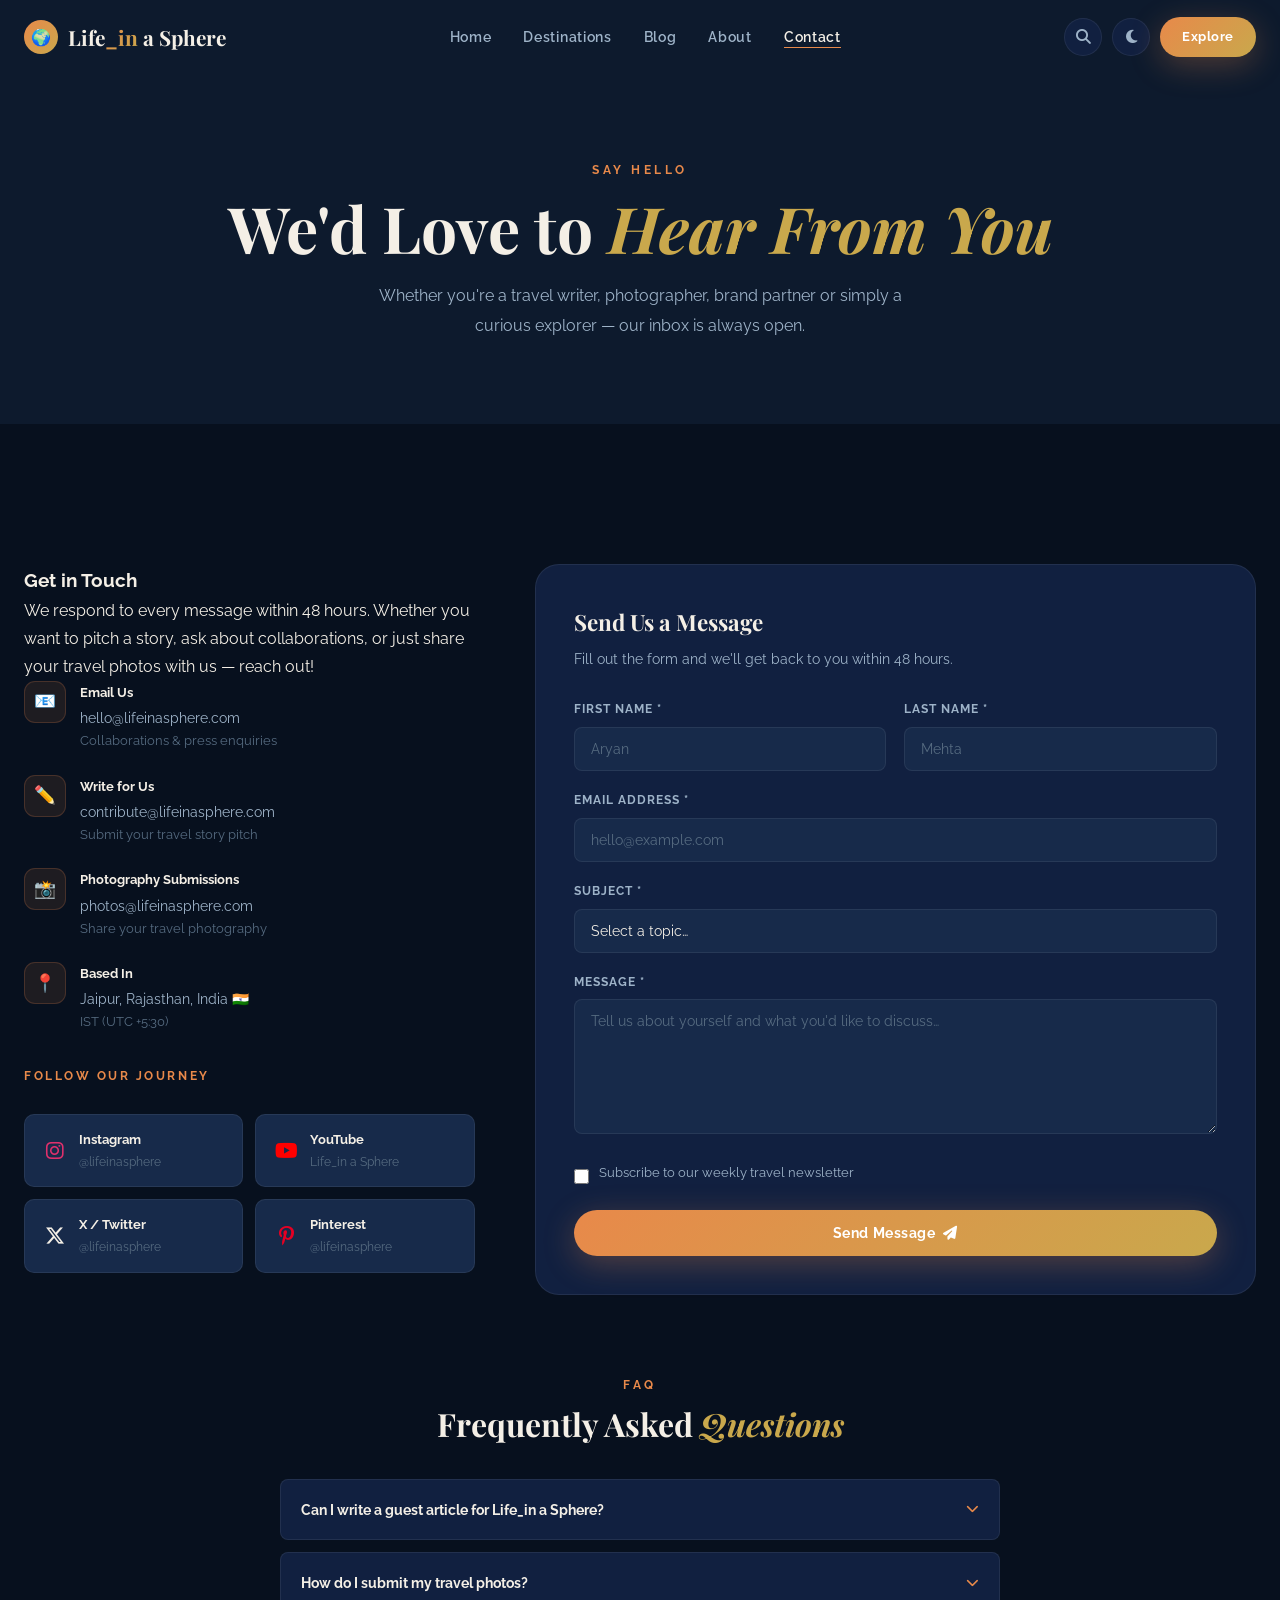
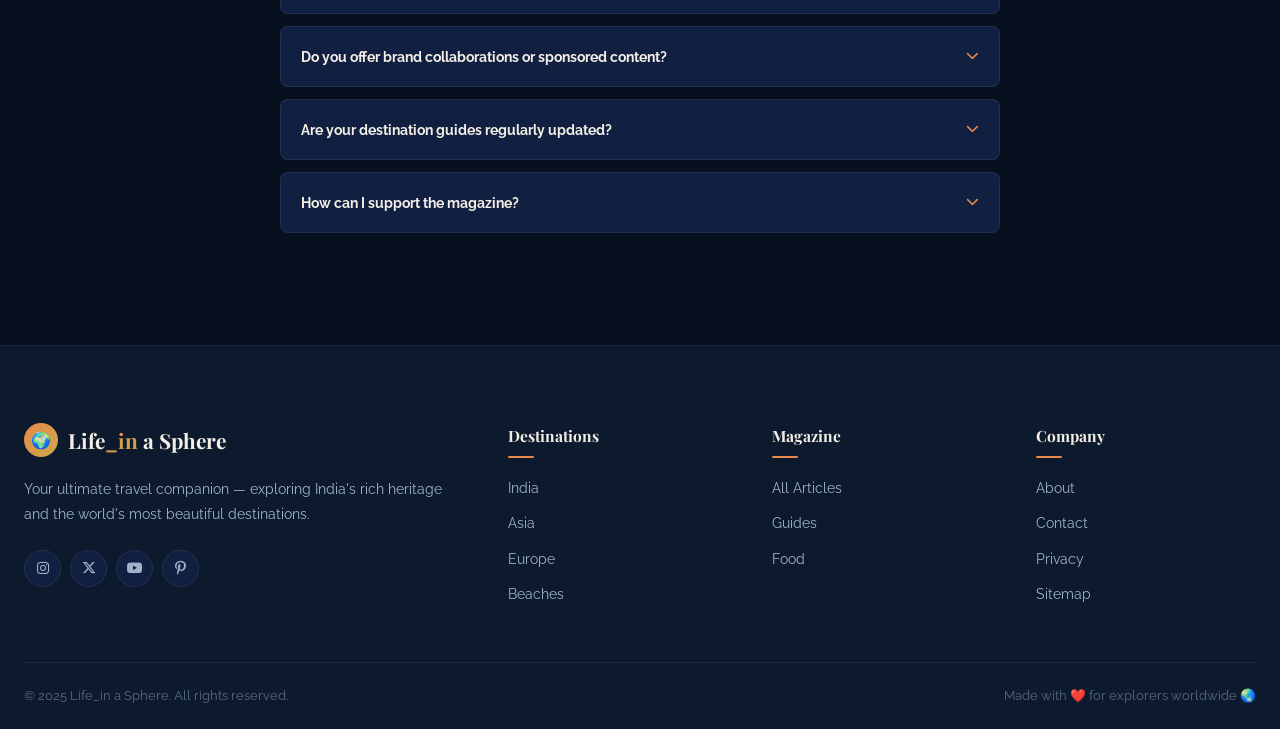
==== contact.html @ c86ad3ac "Add files via upload" ====
<!DOCTYPE html>
<html lang="en">
<head>
  <meta charset="UTF-8" />
  <meta name="viewport" content="width=device-width, initial-scale=1.0" />
  <title>Contact Us — Life_in a Sphere</title>
  <meta name="description" content="Get in touch with the Life_in a Sphere team for collaboration, travel pitches, advertising or general enquiries." />
  <link rel="stylesheet" href="styles.css" />
  <link rel="stylesheet" href="https://cdnjs.cloudflare.com/ajax/libs/font-awesome/6.5.0/css/all.min.css" />
  <style>
    .contact-pg { padding:80px 0 100px; }
    .success-msg {
      display:none; padding:16px 22px;
      background:rgba(74,180,100,0.12); border:1.5px solid rgba(74,180,100,0.3);
      border-radius:var(--radius-sm); color:#4ab464; font-size:0.88rem;
      margin-bottom:20px;
    }
    .success-msg.show { display:block; }
    /* Social Links Section */
    .soc-grid { display:grid; grid-template-columns:repeat(2,1fr); gap:12px; margin-top:28px; }
    .soc-card {
      display:flex; align-items:center; gap:12px;
      padding:14px 18px; background:var(--bg-hover); border-radius:10px;
      border:1px solid var(--border); cursor:pointer; transition:var(--transition);
    }
    .soc-card:hover { border-color:var(--amber); transform:translateY(-2px); }
    .soc-card i { font-size:1.25rem; width:24px; text-align:center; }
    .soc-card .sc-name { font-size:0.82rem; font-weight:700; color:var(--text-primary); }
    .soc-card .sc-handle { font-size:0.73rem; color:var(--text-muted); }
    /* FAQ */
    .faq-item {
      background:var(--bg-card); border:1px solid var(--border); border-radius:var(--radius-sm);
      overflow:hidden; margin-bottom:12px;
    }
    .faq-q {
      padding:17px 20px; cursor:pointer; display:flex; align-items:center;
      justify-content:space-between; font-weight:700; font-size:0.9rem;
      color:var(--text-primary); user-select:none; transition:color 0.3s;
    }
    .faq-q:hover { color:var(--amber); }
    .faq-q i { transition:transform 0.3s ease; font-size:0.8rem; color:var(--amber); }
    .faq-item.open .faq-q i { transform:rotate(180deg); }
    .faq-a {
      max-height:0; overflow:hidden; transition:max-height 0.4s ease, padding 0.3s;
      padding:0 20px; font-size:0.86rem; color:var(--text-secondary); line-height:1.78;
    }
    .faq-item.open .faq-a { max-height:200px; padding:0 20px 18px; }
  </style>
</head>
<body>

<!-- NAVBAR -->
<nav class="navbar" id="navbar">
  <div class="nav-inner">
    <a href="index.html" class="nav-logo"><div class="logo-orb">🌍</div><span>Life<span class="logo-text-accent">_in</span> a Sphere</span></a>
    <ul class="nav-links">
      <li><a href="index.html">Home</a></li>
      <li><a href="destinations.html">Destinations</a></li>
      <li><a href="blog.html">Blog</a></li>
      <li><a href="about.html">About</a></li>
      <li><a href="contact.html" class="active">Contact</a></li>
    </ul>
    <div class="nav-actions">
      <button class="nav-icon-btn" id="searchBtn"><i class="fas fa-search"></i></button>
      <button class="nav-icon-btn" id="themeBtn"><i class="fas fa-moon"></i></button>
      <a href="destinations.html" class="btn btn-primary" style="padding:9px 22px;font-size:0.82rem">Explore</a>
      <button class="hamburger" id="hamburger"><span></span><span></span><span></span></button>
    </div>
  </div>
</nav>
<div class="mobile-menu" id="mobileMenu">
  <a href="index.html">Home</a><a href="destinations.html">Destinations</a>
  <a href="blog.html">Blog</a><a href="about.html">About</a><a href="contact.html">Contact</a>
</div>
<div class="search-overlay" id="searchOverlay">
  <div class="search-box">
    <div class="search-wrap">
      <input class="search-input" id="searchInput" type="text" placeholder="Search destinations…" />
      <button class="search-x" id="searchClose"><i class="fas fa-times"></i></button>
    </div>
  </div>
</div>

<!-- PAGE HERO -->
<section style="padding:160px 0 84px;position:relative;overflow:hidden;background:var(--bg-secondary);text-align:center;">
  <div style="position:absolute;inset:0;background:url('https://images.unsplash.com/photo-1426604966848-d7adac402bff?w=1920&q=40') center/cover;opacity:0.1;"></div>
  <div class="container" style="position:relative;">
    <span class="sec-label">Say Hello</span>
    <h1 class="sec-title" style="font-size:clamp(2.4rem,6vw,4rem);">We'd Love to <em>Hear From You</em></h1>
    <p class="sec-sub" style="margin:0 auto;">Whether you're a travel writer, photographer, brand partner or simply a curious explorer — our inbox is always open.</p>
  </div>
</section>

<!-- CONTACT MAIN -->
<section class="contact-pg">
  <div class="container">
    <div class="contact-grid">

      <!-- Info Column -->
      <div>
        <div class="reveal">
          <h3>Get in Touch</h3>
          <p>We respond to every message within 48 hours. Whether you want to pitch a story, ask about collaborations, or just share your travel photos with us — reach out!</p>
        </div>

        <div class="c-detail reveal delay-1">
          <div class="c-icon">📧</div>
          <div class="c-text">
            <h4>Email Us</h4>
            <p>hello@lifeinasphere.com</p>
            <p style="font-size:0.8rem;color:var(--text-muted);">Collaborations & press enquiries</p>
          </div>
        </div>
        <div class="c-detail reveal delay-1">
          <div class="c-icon">✏️</div>
          <div class="c-text">
            <h4>Write for Us</h4>
            <p>contribute@lifeinasphere.com</p>
            <p style="font-size:0.8rem;color:var(--text-muted);">Submit your travel story pitch</p>
          </div>
        </div>
        <div class="c-detail reveal delay-2">
          <div class="c-icon">📸</div>
          <div class="c-text">
            <h4>Photography Submissions</h4>
            <p>photos@lifeinasphere.com</p>
            <p style="font-size:0.8rem;color:var(--text-muted);">Share your travel photography</p>
          </div>
        </div>
        <div class="c-detail reveal delay-2">
          <div class="c-icon">📍</div>
          <div class="c-text">
            <h4>Based In</h4>
            <p>Jaipur, Rajasthan, India 🇮🇳</p>
            <p style="font-size:0.8rem;color:var(--text-muted);">IST (UTC +5:30)</p>
          </div>
        </div>

        <!-- Social Links -->
        <div class="reveal delay-3" style="margin-top:32px;">
          <p style="font-size:0.72rem;font-weight:700;letter-spacing:0.22em;text-transform:uppercase;color:var(--amber);margin-bottom:14px;">Follow Our Journey</p>
          <div class="soc-grid">
            <a href="#" class="soc-card">
              <i class="fab fa-instagram" style="color:#E1306C;"></i>
              <div><div class="sc-name">Instagram</div><div class="sc-handle">@lifeinasphere</div></div>
            </a>
            <a href="#" class="soc-card">
              <i class="fab fa-youtube" style="color:#FF0000;"></i>
              <div><div class="sc-name">YouTube</div><div class="sc-handle">Life_in a Sphere</div></div>
            </a>
            <a href="#" class="soc-card">
              <i class="fab fa-x-twitter" style="color:var(--text-primary);"></i>
              <div><div class="sc-name">X / Twitter</div><div class="sc-handle">@lifeinasphere</div></div>
            </a>
            <a href="#" class="soc-card">
              <i class="fab fa-pinterest-p" style="color:#E60023;"></i>
              <div><div class="sc-name">Pinterest</div><div class="sc-handle">@lifeinasphere</div></div>
            </a>
          </div>
        </div>

      </div>

      <!-- Contact Form -->
      <div class="reveal delay-1">
        <div class="cf-wrap">
          <h3 style="font-family:var(--font-display);font-size:1.4rem;font-weight:700;color:var(--text-primary);margin-bottom:6px;">Send Us a Message</h3>
          <p style="font-size:0.85rem;color:var(--text-secondary);margin-bottom:26px;">Fill out the form and we'll get back to you within 48 hours.</p>

          <div class="success-msg" id="successMsg">
            <i class="fas fa-check-circle"></i> Thank you! Your message has been sent. We'll be in touch soon. ✈️
          </div>

          <form id="contactForm" onsubmit="handleContactForm(event)">
            <div class="form-row">
              <div class="form-group">
                <label>First Name *</label>
                <input class="form-ctrl" type="text" placeholder="Aryan" required />
              </div>
              <div class="form-group">
                <label>Last Name *</label>
                <input class="form-ctrl" type="text" placeholder="Mehta" required />
              </div>
            </div>
            <div class="form-group">
              <label>Email Address *</label>
              <input class="form-ctrl" type="email" placeholder="hello@example.com" required />
            </div>
            <div class="form-group">
              <label>Subject *</label>
              <select class="form-ctrl" required>
                <option value="">Select a topic…</option>
                <option>Story Pitch / Write for Us</option>
                <option>Photography Submission</option>
                <option>Brand Collaboration</option>
                <option>General Enquiry</option>
                <option>Press / Media</option>
                <option>Website Feedback</option>
              </select>
            </div>
            <div class="form-group">
              <label>Message *</label>
              <textarea class="form-ctrl" placeholder="Tell us about yourself and what you'd like to discuss…" required></textarea>
            </div>
            <div class="form-group" style="display:flex;align-items:center;gap:10px;">
              <input type="checkbox" id="newsletter-opt" style="accent-color:var(--amber);width:15px;height:15px;" />
              <label for="newsletter-opt" style="font-size:0.83rem;color:var(--text-secondary);font-weight:400;text-transform:none;letter-spacing:0;cursor:pointer;">
                Subscribe to our weekly travel newsletter
              </label>
            </div>
            <button type="submit" class="btn btn-primary" style="width:100%;justify-content:center;padding:15px;">
              Send Message <i class="fas fa-paper-plane"></i>
            </button>
          </form>
        </div>
      </div>

    </div><!-- /contact-grid -->

    <!-- FAQ Section -->
    <div style="max-width:720px;margin:80px auto 0;">
      <div class="text-center reveal" style="margin-bottom:36px;">
        <span class="sec-label">FAQ</span>
        <h2 class="sec-title" style="font-size:2rem;">Frequently Asked <em>Questions</em></h2>
      </div>

      <div class="faq-item reveal">
        <div class="faq-q" onclick="toggleFaq(this)">
          Can I write a guest article for Life_in a Sphere? <i class="fas fa-chevron-down"></i>
        </div>
        <div class="faq-a">Yes! We welcome passionate travel writers. Send us a brief pitch (2–3 paragraphs) about your article idea, your bio, and 2–3 sample links to your previous work at contribute@lifeinasphere.com. We'll respond within a week.</div>
      </div>
      <div class="faq-item reveal delay-1">
        <div class="faq-q" onclick="toggleFaq(this)">
          How do I submit my travel photos? <i class="fas fa-chevron-down"></i>
        </div>
        <div class="faq-a">We publish reader photography in our Visual Journal section. Email your best 5–10 shots (minimum 2000px wide, JPG/PNG) along with location details and a short caption to photos@lifeinasphere.com. We credit all published photographers.</div>
      </div>
      <div class="faq-item reveal delay-2">
        <div class="faq-q" onclick="toggleFaq(this)">
          Do you offer brand collaborations or sponsored content? <i class="fas fa-chevron-down"></i>
        </div>
        <div class="faq-a">Yes, we work with travel brands, hotels, airlines and tourism boards whose values align with authentic, responsible travel. Reach out at hello@lifeinasphere.com with "Collaboration" in the subject line, and include details about your brand and campaign goals.</div>
      </div>
      <div class="faq-item reveal delay-3">
        <div class="faq-q" onclick="toggleFaq(this)">
          Are your destination guides regularly updated? <i class="fas fa-chevron-down"></i>
        </div>
        <div class="faq-a">We update major destination guides seasonally, especially for information like visa requirements, best travel seasons and pricing. Each guide shows its last-updated date at the top, and our team revisits popular destinations every 12–18 months.</div>
      </div>
      <div class="faq-item reveal">
        <div class="faq-q" onclick="toggleFaq(this)">
          How can I support the magazine? <i class="fas fa-chevron-down"></i>
        </div>
        <div class="faq-a">The best support is sharing our articles! You can also subscribe to our newsletter, follow us on social media, and recommend us to fellow travellers. We're an independent magazine and reader support means everything to us.</div>
      </div>

    </div>
  </div>
</section>

<!-- FOOTER -->
<footer class="footer">
  <div class="container">
    <div class="footer-grid">
      <div class="footer-brand">
        <a href="index.html" class="nav-logo"><div class="logo-orb">🌍</div><span>Life<span class="logo-text-accent">_in</span> a Sphere</span></a>
        <p>Your ultimate travel companion — exploring India's rich heritage and the world's most beautiful destinations.</p>
        <div class="socials">
          <a href="#" class="soc-link"><i class="fab fa-instagram"></i></a>
          <a href="#" class="soc-link"><i class="fab fa-x-twitter"></i></a>
          <a href="#" class="soc-link"><i class="fab fa-youtube"></i></a>
          <a href="#" class="soc-link"><i class="fab fa-pinterest-p"></i></a>
        </div>
      </div>
      <div class="footer-col"><h4>Destinations</h4><nav class="footer-links"><a href="destinations.html?cat=india">India</a><a href="destinations.html?cat=asia">Asia</a><a href="destinations.html?cat=europe">Europe</a><a href="destinations.html?cat=beaches">Beaches</a></nav></div>
      <div class="footer-col"><h4>Magazine</h4><nav class="footer-links"><a href="blog.html">All Articles</a><a href="blog.html?cat=guides">Guides</a><a href="blog.html?cat=food">Food</a></nav></div>
      <div class="footer-col"><h4>Company</h4><nav class="footer-links"><a href="about.html">About</a><a href="contact.html">Contact</a><a href="#">Privacy</a><a href="#">Sitemap</a></nav></div>
    </div>
    <div class="footer-bottom">
      <p>© 2025 Life_in a Sphere. All rights reserved.</p>
      <p>Made with ❤️ for explorers worldwide 🌏</p>
    </div>
  </div>
</footer>

<button class="btt" id="btt"><i class="fas fa-chevron-up"></i></button>
<script src="main.js"></script>
<script>
  function handleContactForm(e) {
    e.preventDefault();
    document.getElementById('successMsg').classList.add('show');
    e.target.reset();
    window.scrollTo({ top: document.getElementById('successMsg').offsetTop - 100, behavior: 'smooth' });
  }
  function toggleFaq(el) {
    const item = el.closest('.faq-item');
    const isOpen = item.classList.contains('open');
    document.querySelectorAll('.faq-item.open').forEach(i => i.classList.remove('open'));
    if (!isOpen) item.classList.add('open');
  }
</script>
</body>
</html>
---- styles.css ----
/* =====================================================
   Life_in a Sphere — Travel & Tourism Magazine
   styles.css | Main Stylesheet
   ===================================================== */

/* ── Google Fonts ── */
@import url('https://fonts.googleapis.com/css2?family=Playfair+Display:ital,wght@0,400;0,600;0,700;0,900;1,400;1,700&family=Raleway:wght@300;400;500;600;700;800&display=swap');

/* ── CSS Variables (Dark Mode Default) ── */
:root {
  /* Backgrounds */
  --bg-primary:   #07101E;
  --bg-secondary: #0D1A2D;
  --bg-card:      #112040;
  --bg-hover:     #172A4A;

  /* Text */
  --text-primary:  #F4EFE6;
  --text-secondary:#9EB3C8;
  --text-muted:    #566B80;

  /* Accent Colors */
  --amber:  #E8894A;
  --gold:   #C9A84C;
  --teal:   #4AB4C8;

  /* Borders & Shadows */
  --border:        rgba(255,255,255,0.07);
  --border-accent: rgba(232,137,74,0.3);
  --shadow-sm:     0 4px 16px rgba(0,0,0,0.35);
  --shadow-md:     0 10px 40px rgba(0,0,0,0.45);
  --shadow-lg:     0 24px 70px rgba(0,0,0,0.55);
  --shadow-amber:  0 8px 32px rgba(232,137,74,0.3);

  /* Typography */
  --font-display: 'Playfair Display', Georgia, serif;
  --font-body:    'Raleway', sans-serif;

  /* Layout */
  --nav-h:       74px;
  --radius-sm:   8px;
  --radius-md:   16px;
  --radius-lg:   24px;

  /* Motion */
  --ease:       cubic-bezier(0.25, 0.46, 0.45, 0.94);
  --transition: all 0.35s var(--ease);
}

/* ── Light Mode ── */
body.light-mode {
  --bg-primary:   #F4EFE6;
  --bg-secondary: #EDE5D8;
  --bg-card:      #FFFFFF;
  --bg-hover:     #F0E9DC;
  --text-primary:  #07101E;
  --text-secondary:#3D5068;
  --text-muted:    #7A8FA0;
  --border:        rgba(0,0,0,0.08);
  --border-accent: rgba(201,168,76,0.3);
  --shadow-sm:     0 4px 16px rgba(0,0,0,0.07);
  --shadow-md:     0 10px 40px rgba(0,0,0,0.11);
  --shadow-lg:     0 24px 70px rgba(0,0,0,0.14);
}

/* ── Reset ── */
*, *::before, *::after { margin:0; padding:0; box-sizing:border-box; }
html { scroll-behavior:smooth; font-size:16px; }
body {
  font-family: var(--font-body);
  background: var(--bg-primary);
  color: var(--text-primary);
  line-height: 1.75;
  overflow-x: hidden;
  transition: background 0.4s ease, color 0.4s ease;
}
img { max-width:100%; height:auto; display:block; }
a  { text-decoration:none; color:inherit; transition: var(--transition); }
ul { list-style:none; }
button { cursor:pointer; }

/* ── Scrollbar ── */
::-webkit-scrollbar { width:5px; }
::-webkit-scrollbar-track { background: var(--bg-secondary); }
::-webkit-scrollbar-thumb { background: var(--amber); border-radius:3px; }
::selection { background: rgba(232,137,74,0.25); }

/* =====================================================
   UTILITIES
   ===================================================== */
.container    { max-width:1280px; margin:0 auto; padding:0 24px; }
.section-pad  { padding:100px 0; }
.text-center  { text-align:center; }

/* Section Labels */
.sec-label {
  font-size:0.72rem; font-weight:700; letter-spacing:0.3em;
  text-transform:uppercase; color:var(--amber);
  display:block; margin-bottom:10px;
}
.sec-title {
  font-family: var(--font-display);
  font-size: clamp(1.9rem, 5vw, 3.2rem);
  font-weight:700; line-height:1.2;
  color:var(--text-primary); margin-bottom:14px;
}
.sec-title em { font-style:italic; color:var(--gold); }
.sec-sub {
  font-size:1rem; color:var(--text-secondary);
  max-width:560px; line-height:1.85;
}

/* Section Header Row */
.sec-header {
  display:flex; align-items:flex-end;
  justify-content:space-between;
  margin-bottom:52px; gap:20px; flex-wrap:wrap;
}

/* Buttons */
.btn {
  display:inline-flex; align-items:center; gap:8px;
  padding:13px 30px; border-radius:50px;
  font-family:var(--font-body); font-size:0.88rem;
  font-weight:700; letter-spacing:0.04em;
  border:none; transition:var(--transition);
}
.btn-primary {
  background: linear-gradient(135deg, var(--amber), var(--gold));
  color:#fff; box-shadow: var(--shadow-amber);
}
.btn-primary:hover { transform:translateY(-2px); box-shadow:0 14px 40px rgba(232,137,74,0.45); }

.btn-outline {
  background:transparent; color:var(--text-primary);
  border:1.5px solid var(--border);
}
.btn-outline:hover { border-color:var(--amber); color:var(--amber); background:rgba(232,137,74,0.07); }

.btn-ghost {
  background:rgba(255,255,255,0.1);
  border:1.5px solid rgba(255,255,255,0.18);
  color:#fff; backdrop-filter:blur(12px);
}
.btn-ghost:hover { background:rgba(255,255,255,0.18); }

/* Badges */
.badge {
  display:inline-block; padding:4px 12px; border-radius:50px;
  font-size:0.68rem; font-weight:700; letter-spacing:0.1em; text-transform:uppercase;
}
.badge-amber { background:rgba(232,137,74,0.15); color:var(--amber); border:1px solid rgba(232,137,74,0.3); }
.badge-gold  { background:rgba(201,168,76,0.15); color:var(--gold);  border:1px solid rgba(201,168,76,0.3); }
.badge-teal  { background:rgba(74,180,200,0.15); color:var(--teal);  border:1px solid rgba(74,180,200,0.3); }

/* Star Rating */
.stars { color:var(--gold); font-size:0.82rem; letter-spacing:2px; }

/* =====================================================
   NAVBAR
   ===================================================== */
.navbar {
  position:fixed; top:0; left:0; right:0; z-index:1000;
  height:var(--nav-h); display:flex; align-items:center;
  transition:background 0.4s ease, box-shadow 0.4s ease;
}
.navbar.scrolled {
  background: var(--bg-primary);
  backdrop-filter:blur(24px);
  border-bottom:1px solid var(--border);
  box-shadow: var(--shadow-sm);
}
.nav-inner {
  max-width:1280px; margin:0 auto; padding:0 24px;
  width:100%; display:flex; align-items:center; justify-content:space-between;
}

/* Logo */
.nav-logo {
  display:flex; align-items:center; gap:10px;
  font-family:var(--font-display); font-size:1.3rem; font-weight:700;
  color:var(--text-primary);
}
.logo-orb {
  width:34px; height:34px; border-radius:50%;
  background:linear-gradient(135deg, var(--amber), var(--gold));
  display:flex; align-items:center; justify-content:center;
  font-size:1rem; flex-shrink:0;
}
.logo-text-accent {
  background:linear-gradient(135deg, var(--amber), var(--gold));
  -webkit-background-clip:text; -webkit-text-fill-color:transparent; background-clip:text;
}

/* Nav Links */
.nav-links { display:flex; align-items:center; gap:32px; }
.nav-links a {
  font-size:0.86rem; font-weight:600; letter-spacing:0.05em;
  color:var(--text-secondary); position:relative; padding-bottom:3px;
}
.nav-links a::after {
  content:''; position:absolute; bottom:0; left:0;
  width:0; height:1.5px; background:var(--amber); transition:width 0.3s ease;
}
.nav-links a:hover, .nav-links a.active { color:var(--text-primary); }
.nav-links a:hover::after, .nav-links a.active::after { width:100%; }

/* Nav Action Buttons */
.nav-actions { display:flex; align-items:center; gap:10px; }
.nav-icon-btn {
  width:38px; height:38px; border-radius:50%;
  background:var(--bg-card); border:1px solid var(--border);
  display:flex; align-items:center; justify-content:center;
  font-size:0.95rem; color:var(--text-secondary);
  transition:var(--transition); cursor:pointer;
}
.nav-icon-btn:hover { background:var(--amber); color:#fff; border-color:var(--amber); }

/* Hamburger */
.hamburger {
  display:none; flex-direction:column; gap:5px;
  background:none; border:none; padding:8px; cursor:pointer;
}
.hamburger span {
  display:block; width:22px; height:2px;
  background:var(--text-primary); border-radius:2px; transition:var(--transition);
}
.hamburger.open span:nth-child(1) { transform:translateY(7px) rotate(45deg); }
.hamburger.open span:nth-child(2) { opacity:0; }
.hamburger.open span:nth-child(3) { transform:translateY(-7px) rotate(-45deg); }

/* Mobile Menu */
.mobile-menu {
  position:fixed; top:var(--nav-h); left:0; right:0;
  background:var(--bg-primary); border-bottom:1px solid var(--border);
  padding:20px 24px; z-index:999;
  transform:translateY(-16px); opacity:0; visibility:hidden;
  transition:all 0.3s ease;
}
.mobile-menu.open { transform:translateY(0); opacity:1; visibility:visible; }
.mobile-menu a {
  display:block; padding:13px 0; font-size:1rem; font-weight:600;
  color:var(--text-secondary); border-bottom:1px solid var(--border);
}
.mobile-menu a:last-child { border-bottom:none; }
.mobile-menu a:hover { color:var(--amber); }

/* =====================================================
   SEARCH OVERLAY
   ===================================================== */
.search-overlay {
  position:fixed; inset:0; z-index:2000;
  background:rgba(7,16,30,0.96); backdrop-filter:blur(20px);
  display:flex; align-items:center; justify-content:center; padding:24px;
  opacity:0; visibility:hidden; transition:all 0.3s ease;
}
.search-overlay.open { opacity:1; visibility:visible; }
.search-box { width:100%; max-width:660px; }
.search-wrap { position:relative; margin-bottom:30px; }
.search-input {
  width:100%; background:var(--bg-card);
  border:1.5px solid var(--amber); border-radius:50px;
  padding:18px 56px 18px 26px;
  font-family:var(--font-body); font-size:1.15rem;
  color:var(--text-primary); outline:none;
}
.search-input::placeholder { color:var(--text-muted); }
.search-x {
  position:absolute; right:18px; top:50%; transform:translateY(-50%);
  background:none; border:none; color:var(--text-muted); font-size:1.3rem;
  cursor:pointer; transition:var(--transition);
}
.search-x:hover { color:var(--amber); }
.search-hints p {
  font-size:0.72rem; letter-spacing:0.22em; text-transform:uppercase;
  color:var(--text-muted); margin-bottom:14px;
}
.hint-tags { display:flex; flex-wrap:wrap; gap:8px; }
.hint-tag {
  padding:7px 18px; background:var(--bg-card); border:1px solid var(--border);
  border-radius:50px; font-size:0.82rem; color:var(--text-secondary); cursor:pointer;
  transition:var(--transition);
}
.hint-tag:hover { border-color:var(--amber); color:var(--amber); }

/* =====================================================
   HERO
   ===================================================== */
.hero {
  min-height:100vh; position:relative;
  display:flex; align-items:center; overflow:hidden;
}
.hero-bg {
  position:absolute; inset:0;
  background:url('https://images.unsplash.com/photo-1469854523086-cc02fe5d8800?w=1920&q=80') center/cover no-repeat;
  animation:heroZoom 22s ease-in-out infinite alternate;
}
@keyframes heroZoom { from{transform:scale(1)} to{transform:scale(1.06)} }
.hero-overlay {
  position:absolute; inset:0;
  background:linear-gradient(135deg, rgba(7,16,30,0.88) 0%, rgba(7,16,30,0.6) 55%, rgba(7,16,30,0.35) 100%);
}
.hero-content {
  position:relative; z-index:1;
  max-width:1280px; margin:0 auto;
  padding:calc(var(--nav-h) + 60px) 24px 80px;
  width:100%;
}
.hero-eyebrow {
  display:inline-flex; align-items:center; gap:10px;
  background:rgba(232,137,74,0.13); border:1px solid rgba(232,137,74,0.3);
  border-radius:50px; padding:7px 18px; margin-bottom:26px;
  font-size:0.76rem; font-weight:700; letter-spacing:0.22em;
  text-transform:uppercase; color:var(--amber);
  animation: fadeUp 0.8s ease 0.2s both;
}
.hero-h1 {
  font-family:var(--font-display);
  font-size:clamp(2.8rem, 8.5vw, 6rem);
  font-weight:900; line-height:1.04; color:#fff;
  margin-bottom:24px; animation: fadeUp 0.8s ease 0.4s both;
}
.hero-h1 em {
  font-style:italic;
  background:linear-gradient(135deg, var(--amber), var(--gold));
  -webkit-background-clip:text; -webkit-text-fill-color:transparent; background-clip:text;
}
.hero-sub {
  font-size:clamp(1rem, 2vw, 1.18rem); color:rgba(255,255,255,0.72);
  max-width:550px; line-height:1.85; margin-bottom:40px;
  animation: fadeUp 0.8s ease 0.6s both;
}
.hero-btns { display:flex; gap:14px; flex-wrap:wrap; animation: fadeUp 0.8s ease 0.8s both; }
.hero-stats {
  display:flex; gap:44px; margin-top:72px; flex-wrap:wrap;
  animation: fadeUp 0.8s ease 1s both;
}
.stat-num {
  font-family:var(--font-display); font-size:2.2rem; font-weight:700;
  color:var(--gold); line-height:1;
}
.stat-lbl {
  font-size:0.76rem; color:rgba(255,255,255,0.55);
  letter-spacing:0.1em; text-transform:uppercase; margin-top:3px;
}
.scroll-cue {
  position:absolute; bottom:36px; left:50%; transform:translateX(-50%);
  display:flex; flex-direction:column; align-items:center; gap:7px;
  color:rgba(255,255,255,0.45); font-size:0.7rem; letter-spacing:0.2em; text-transform:uppercase;
  animation: fadeUp 1s ease 1.2s both;
}
.scroll-line {
  width:1px; height:48px;
  background:linear-gradient(to bottom, rgba(255,255,255,0.5), transparent);
  animation: pulse 2.2s ease-in-out infinite;
}
@keyframes pulse { 0%,100%{opacity:1} 50%{opacity:0.25} }

/* =====================================================
   DESTINATION CARDS
   ===================================================== */
/* Featured grid on home page */
.dest-grid-hero {
  display:grid; gap:20px;
  grid-template-columns: 1.55fr 1fr 1fr;
  grid-template-rows: auto auto;
}
.dest-grid-hero .dc:first-child { grid-row:1/3; }
.dest-grid-hero .dc:first-child .dc-img-wrap { height:100%; min-height:570px; }

/* Generic destination card */
.dc {
  position:relative; border-radius:var(--radius-md);
  overflow:hidden; display:block; background:var(--bg-card);
  transition:var(--transition);
}
.dc:hover { transform:translateY(-5px); box-shadow:var(--shadow-md); }
.dc-img-wrap { position:relative; overflow:hidden; height:265px; }
.dc-img {
  width:100%; height:100%; object-fit:cover;
  transition:transform 0.65s var(--ease);
}
.dc:hover .dc-img { transform:scale(1.09); }
.dc-overlay {
  position:absolute; inset:0;
  background:linear-gradient(to top, rgba(0,0,0,0.88) 0%, rgba(0,0,0,0.18) 52%, transparent 100%);
}
.dc-badge { position:absolute; top:14px; left:14px; }
.dc-info { position:absolute; bottom:0; left:0; right:0; padding:22px; }
.dc-country {
  font-size:0.69rem; font-weight:700; letter-spacing:0.22em;
  text-transform:uppercase; color:var(--amber); margin-bottom:3px;
}
.dc-title {
  font-family:var(--font-display); font-size:1.35rem; font-weight:700;
  color:#fff; margin-bottom:7px; line-height:1.2;
}
.dest-grid-hero .dc:first-child .dc-title { font-size:2rem; }
.dc-desc {
  font-size:0.83rem; color:rgba(255,255,255,0.72); line-height:1.65;
  margin-bottom:12px;
  display:-webkit-box; -webkit-line-clamp:2; -webkit-box-orient:vertical; overflow:hidden;
}
.dc-meta { display:flex; align-items:center; justify-content:space-between; }
.dc-rating { display:flex; align-items:center; gap:6px; font-size:0.8rem; color:rgba(255,255,255,0.78); }
.dc-arrow {
  width:34px; height:34px; border-radius:50%;
  background:rgba(232,137,74,0.18); border:1px solid rgba(232,137,74,0.35);
  display:flex; align-items:center; justify-content:center;
  color:var(--amber); font-size:0.85rem; transition:var(--transition);
}
.dc:hover .dc-arrow { background:var(--amber); color:#fff; border-color:var(--amber); }

/* Full destination cards (destinations page) */
.dest-full-card {
  background:var(--bg-card); border-radius:var(--radius-md);
  overflow:hidden; border:1px solid var(--border); transition:var(--transition);
}
.dest-full-card:hover { transform:translateY(-7px); box-shadow:var(--shadow-md); border-color:var(--border-accent); }
.dfc-img-wrap { overflow:hidden; position:relative; height:230px; }
.dfc-img { width:100%; height:100%; object-fit:cover; transition:transform 0.6s ease; }
.dest-full-card:hover .dfc-img { transform:scale(1.08); }
.dfc-body { padding:22px; }
.dfc-cat {
  font-size:0.68rem; font-weight:700; letter-spacing:0.2em;
  text-transform:uppercase; color:var(--amber); margin-bottom:8px;
}
.dfc-title {
  font-family:var(--font-display); font-size:1.25rem; font-weight:700;
  color:var(--text-primary); margin-bottom:8px; line-height:1.3;
}
.dfc-desc {
  font-size:0.86rem; color:var(--text-secondary); line-height:1.72;
  margin-bottom:14px;
  display:-webkit-box; -webkit-line-clamp:3; -webkit-box-orient:vertical; overflow:hidden;
}
.highlights { display:flex; flex-wrap:wrap; gap:6px; margin-bottom:18px; }
.hl-tag {
  padding:3px 10px; background:rgba(201,168,76,0.1);
  border:1px solid rgba(201,168,76,0.2); border-radius:4px;
  font-size:0.7rem; font-weight:600; color:var(--gold);
}
.dfc-footer {
  display:flex; align-items:center; justify-content:space-between;
  padding-top:14px; border-top:1px solid var(--border);
}

/* Destinations Grid */
.destinations-grid {
  display:grid; grid-template-columns:repeat(auto-fill, minmax(310px,1fr)); gap:26px; margin-top:44px;
}

/* =====================================================
   CATEGORY FILTER BAR
   ===================================================== */
.cat-bar { display:flex; gap:9px; flex-wrap:wrap; margin-bottom:44px; }
.cat-btn {
  padding:9px 20px; border-radius:50px; font-size:0.8rem; font-weight:700;
  letter-spacing:0.05em; cursor:pointer; border:1.5px solid var(--border);
  background:transparent; color:var(--text-secondary);
  font-family:var(--font-body); transition:var(--transition);
}
.cat-btn:hover, .cat-btn.active {
  border-color:var(--amber); color:var(--amber); background:rgba(232,137,74,0.08);
}

/* =====================================================
   TREND CARDS
   ===================================================== */
.trend-grid {
  display:grid; grid-template-columns:repeat(auto-fill, minmax(295px,1fr)); gap:22px;
}
.trend-card {
  background:var(--bg-card); border-radius:var(--radius-md);
  overflow:hidden; border:1px solid var(--border);
  transition:var(--transition); display:flex; flex-direction:column;
}
.trend-card:hover { transform:translateY(-6px); box-shadow:var(--shadow-md); border-color:var(--border-accent); }
.tc-img-wrap { overflow:hidden; height:195px; }
.tc-img { width:100%; height:100%; object-fit:cover; transition:transform 0.55s ease; }
.trend-card:hover .tc-img { transform:scale(1.07); }
.tc-body { padding:20px; flex:1; display:flex; flex-direction:column; }
.tc-cat {
  font-size:0.68rem; font-weight:700; letter-spacing:0.2em;
  text-transform:uppercase; color:var(--amber); margin-bottom:9px;
}
.tc-title {
  font-family:var(--font-display); font-size:1.12rem; font-weight:700;
  color:var(--text-primary); line-height:1.3; margin-bottom:9px;
}
.tc-desc {
  font-size:0.84rem; color:var(--text-secondary); line-height:1.72; flex:1;
  display:-webkit-box; -webkit-line-clamp:3; -webkit-box-orient:vertical; overflow:hidden;
}
.tc-foot {
  display:flex; align-items:center; justify-content:space-between;
  margin-top:14px; padding-top:14px; border-top:1px solid var(--border);
}
.tc-rating { display:flex; align-items:center; gap:5px; font-size:0.78rem; color:var(--text-muted); }

/* =====================================================
   BLOG CARDS
   ===================================================== */
/* Featured + Sidebar layout */
.blog-layout { display:grid; grid-template-columns:2fr 1fr; gap:28px; margin-top:44px; }

.blog-feat {
  position:relative; border-radius:var(--radius-lg);
  overflow:hidden; min-height:490px; cursor:pointer; display:block;
}
.blog-feat-img {
  width:100%; height:100%; object-fit:cover;
  position:absolute; inset:0; transition:transform 0.6s ease;
}
.blog-feat:hover .blog-feat-img { transform:scale(1.05); }
.blog-feat-ov {
  position:absolute; inset:0;
  background:linear-gradient(to top, rgba(0,0,0,0.92) 0%, rgba(0,0,0,0.35) 52%, transparent 100%);
}
.blog-feat-body { position:absolute; bottom:0; left:0; right:0; padding:34px; }
.blog-feat-body .bf-title {
  font-family:var(--font-display); font-size:1.75rem; font-weight:700;
  color:#fff; line-height:1.3; margin:10px 0;
}
.blog-feat-body .bf-excerpt { color:rgba(255,255,255,0.72); font-size:0.88rem; line-height:1.7; margin-bottom:18px; }
.blog-feat-body .bf-meta { display:flex; gap:16px; font-size:0.78rem; color:rgba(255,255,255,0.55); }

/* Sidebar list */
.blog-sidebar { display:flex; flex-direction:column; gap:16px; }
.blog-list-card {
  display:flex; gap:14px; padding:14px;
  background:var(--bg-card); border-radius:10px;
  border:1px solid var(--border); cursor:pointer; transition:var(--transition);
}
.blog-list-card:hover { border-color:var(--border-accent); transform:translateX(4px); }
.blc-img { width:76px; height:76px; border-radius:8px; object-fit:cover; flex-shrink:0; }
.blc-cat {
  font-size:0.63rem; font-weight:700; letter-spacing:0.2em;
  text-transform:uppercase; color:var(--amber); margin-bottom:4px;
}
.blc-title {
  font-family:var(--font-display); font-size:0.9rem; font-weight:600;
  color:var(--text-primary); line-height:1.4; margin-bottom:5px;
}
.blc-meta { font-size:0.73rem; color:var(--text-muted); }

/* Blog article card (blog page full list) */
.blog-article {
  display:grid; grid-template-columns:280px 1fr;
  background:var(--bg-card); border-radius:var(--radius-md);
  overflow:hidden; border:1px solid var(--border); transition:var(--transition);
}
.blog-article:hover { border-color:var(--border-accent); transform:translateX(3px); }
.ba-img-wrap { overflow:hidden; }
.ba-img { width:100%; height:100%; min-height:210px; object-fit:cover; transition:transform 0.55s ease; }
.blog-article:hover .ba-img { transform:scale(1.07); }
.ba-body { padding:26px 26px 26px 0; display:flex; flex-direction:column; }
.ba-cat { font-size:0.68rem; font-weight:700; letter-spacing:0.2em; text-transform:uppercase; color:var(--amber); margin-bottom:8px; }
.ba-title {
  font-family:var(--font-display); font-size:1.28rem; font-weight:700;
  color:var(--text-primary); line-height:1.3; margin-bottom:10px; transition:color 0.3s;
}
.blog-article:hover .ba-title { color:var(--amber); }
.ba-excerpt {
  font-size:0.86rem; color:var(--text-secondary); line-height:1.72; flex:1;
  display:-webkit-box; -webkit-line-clamp:3; -webkit-box-orient:vertical; overflow:hidden;
  margin-bottom:14px;
}
.ba-meta { display:flex; align-items:center; gap:14px; font-size:0.78rem; color:var(--text-muted); }

/* Blog main+sidebar layout */
.blog-page-grid { display:grid; grid-template-columns:2fr 1fr; gap:44px; margin-top:44px; }
.blog-main-list { display:flex; flex-direction:column; gap:28px; }

/* Blog sidebar widgets */
.widget {
  background:var(--bg-card); border-radius:var(--radius-md);
  padding:26px; border:1px solid var(--border); margin-bottom:24px;
}
.widget h3 {
  font-family:var(--font-display); font-size:1.05rem; font-weight:700;
  color:var(--text-primary); margin-bottom:18px;
  padding-bottom:10px; border-bottom:1px solid var(--border);
}
.popular-item {
  display:flex; gap:12px; padding:11px 0;
  border-bottom:1px solid var(--border); cursor:pointer; transition:var(--transition);
}
.popular-item:last-child { border-bottom:none; }
.popular-item:hover .pop-title { color:var(--amber); }
.pop-img { width:60px; height:60px; border-radius:7px; object-fit:cover; flex-shrink:0; }
.pop-title {
  font-family:var(--font-display); font-size:0.87rem; font-weight:600;
  color:var(--text-primary); line-height:1.4; margin-bottom:3px; transition:color 0.3s;
}
.pop-meta { font-size:0.72rem; color:var(--text-muted); }
.tags-cloud { display:flex; flex-wrap:wrap; gap:7px; }
.tag {
  padding:5px 13px; background:var(--bg-hover); border:1px solid var(--border);
  border-radius:4px; font-size:0.76rem; color:var(--text-secondary); cursor:pointer; transition:var(--transition);
}
.tag:hover { background:rgba(232,137,74,0.1); border-color:var(--amber); color:var(--amber); }

/* =====================================================
   GALLERY
   ===================================================== */
.gallery-grid {
  display:grid;
  grid-template-columns:repeat(4,1fr);
  grid-template-rows:repeat(2,195px);
  gap:10px; margin-top:44px;
}
.gallery-grid .gi:first-child { grid-column:1/3; grid-row:1/3; }
.gi { border-radius:var(--radius-sm); overflow:hidden; cursor:pointer; position:relative; }
.gi img { width:100%; height:100%; object-fit:cover; transition:transform 0.5s ease; }
.gi:hover img { transform:scale(1.08); }
.gi-ov {
  position:absolute; inset:0; background:rgba(0,0,0,0.38);
  display:flex; align-items:center; justify-content:center;
  opacity:0; transition:opacity 0.3s ease; font-size:1.4rem; color:#fff;
}
.gi:hover .gi-ov { opacity:1; }

/* =====================================================
   NEWSLETTER
   ===================================================== */
.newsletter-sec {
  padding:100px 0;
  background:linear-gradient(135deg, #0D2040 0%, #07101E 100%);
  position:relative; overflow:hidden;
}
.newsletter-sec::before {
  content:'✈'; position:absolute; font-size:280px;
  color:rgba(255,255,255,0.02); right:-30px; top:-40px; line-height:1;
}
.newsletter-inner { max-width:620px; margin:0 auto; text-align:center; }
.newsletter-inner .sec-title { color:#fff; }
.newsletter-inner .sec-sub { color:rgba(255,255,255,0.6); margin:0 auto 36px; }
.nl-form { display:flex; gap:10px; max-width:480px; margin:0 auto; }
.nl-input {
  flex:1; background:rgba(255,255,255,0.08); border:1.5px solid rgba(255,255,255,0.14);
  border-radius:50px; padding:13px 22px;
  font-family:var(--font-body); font-size:0.88rem; color:#fff; outline:none;
  transition:border-color 0.3s;
}
.nl-input::placeholder { color:rgba(255,255,255,0.4); }
.nl-input:focus { border-color:var(--amber); }

/* =====================================================
   PAGE HERO (inner pages)
   ===================================================== */
.page-hero {
  padding:160px 0 84px; position:relative; overflow:hidden;
  background:var(--bg-secondary);
}
.page-hero-bg {
  position:absolute; inset:0;
  background:var(--bg-img, url('https://images.unsplash.com/photo-1538970272646-f61fabb3a8a2?w=1920&q=60')) center/cover;
  opacity:0.12;
}
.page-hero .breadcrumb {
  display:flex; gap:7px; align-items:center;
  font-size:0.8rem; color:var(--text-muted); margin-bottom:22px;
}
.page-hero .breadcrumb a:hover { color:var(--amber); }
.page-hero .sec-title { font-size:clamp(2.4rem,6vw,4.4rem); }

/* =====================================================
   ABOUT PAGE
   ===================================================== */
.about-intro-grid {
  display:grid; grid-template-columns:1fr 1fr; gap:80px; align-items:center; padding:100px 0;
}
.about-img-mosaic { display:grid; grid-template-columns:1fr 1fr; grid-template-rows:195px 195px; gap:14px; }
.about-img-mosaic img { width:100%; height:100%; object-fit:cover; border-radius:var(--radius-sm); }
.about-img-mosaic img:first-child { grid-row:1/3; height:100%; }
.values-grid { display:grid; grid-template-columns:repeat(3,1fr); gap:22px; margin-top:44px; }
.val-card {
  background:var(--bg-card); border-radius:var(--radius-md);
  padding:30px; border:1px solid var(--border); text-align:center; transition:var(--transition);
}
.val-card:hover { transform:translateY(-6px); border-color:var(--border-accent); box-shadow:var(--shadow-md); }
.val-icon { font-size:2.4rem; margin-bottom:14px; display:block; }
.val-title { font-family:var(--font-display); font-size:1.05rem; font-weight:700; color:var(--text-primary); margin-bottom:8px; }
.val-desc { font-size:0.85rem; color:var(--text-secondary); line-height:1.72; }

/* Team Grid */
.team-grid { display:grid; grid-template-columns:repeat(auto-fill,minmax(240px,1fr)); gap:24px; margin-top:44px; }
.team-card { background:var(--bg-card); border-radius:var(--radius-md); overflow:hidden; border:1px solid var(--border); text-align:center; transition:var(--transition); }
.team-card:hover { transform:translateY(-5px); box-shadow:var(--shadow-md); }
.team-img { width:100%; height:200px; object-fit:cover; }
.team-body { padding:20px; }
.team-name { font-family:var(--font-display); font-size:1.1rem; font-weight:700; color:var(--text-primary); margin-bottom:4px; }
.team-role { font-size:0.8rem; color:var(--amber); font-weight:600; letter-spacing:0.1em; text-transform:uppercase; margin-bottom:10px; }
.team-bio { font-size:0.84rem; color:var(--text-secondary); line-height:1.65; }

/* =====================================================
   CONTACT PAGE
   ===================================================== */
.contact-grid { display:grid; grid-template-columns:1fr 1.6fr; gap:60px; margin-top:60px; }
.contact-info h3 { font-family:var(--font-display); font-size:1.75rem; font-weight:700; color:var(--text-primary); margin-bottom:14px; }
.contact-info > p { color:var(--text-secondary); line-height:1.8; margin-bottom:36px; }
.c-detail { display:flex; align-items:flex-start; gap:14px; margin-bottom:22px; }
.c-icon {
  width:42px; height:42px; border-radius:11px;
  background:rgba(232,137,74,0.1); border:1px solid rgba(232,137,74,0.2);
  display:flex; align-items:center; justify-content:center;
  font-size:1.1rem; flex-shrink:0;
}
.c-text h4 { font-weight:700; font-size:0.83rem; color:var(--text-primary); margin-bottom:2px; }
.c-text p { font-size:0.86rem; color:var(--text-secondary); }

/* Contact Form */
.cf-wrap { background:var(--bg-card); border-radius:var(--radius-lg); padding:38px; border:1px solid var(--border); }
.form-row { display:grid; grid-template-columns:1fr 1fr; gap:18px; }
.form-group { margin-bottom:18px; }
.form-group label {
  display:block; font-size:0.78rem; font-weight:700;
  letter-spacing:0.08em; text-transform:uppercase; color:var(--text-secondary); margin-bottom:7px;
}
.form-ctrl {
  width:100%; background:var(--bg-hover); border:1.5px solid var(--border);
  border-radius:var(--radius-sm); padding:13px 16px;
  font-family:var(--font-body); font-size:0.88rem;
  color:var(--text-primary); outline:none; transition:border-color 0.3s;
}
.form-ctrl:focus { border-color:var(--amber); }
.form-ctrl::placeholder { color:var(--text-muted); }
textarea.form-ctrl { min-height:135px; resize:vertical; }
select.form-ctrl { appearance:none; }

/* =====================================================
   FOOTER
   ===================================================== */
.footer { background:var(--bg-secondary); border-top:1px solid var(--border); padding:76px 0 0; }
.footer-grid { display:grid; grid-template-columns:2fr 1fr 1fr 1fr; gap:44px; margin-bottom:56px; }
.footer-brand .nav-logo { margin-bottom:18px; }
.footer-brand p { font-size:0.88rem; color:var(--text-secondary); line-height:1.82; margin-bottom:22px; }
.socials { display:flex; gap:9px; }
.soc-link {
  width:37px; height:37px; border-radius:50%;
  background:var(--bg-card); border:1px solid var(--border);
  display:flex; align-items:center; justify-content:center;
  font-size:0.88rem; color:var(--text-secondary); transition:var(--transition);
}
.soc-link:hover { background:var(--amber); color:#fff; border-color:var(--amber); transform:translateY(-2px); }
.footer-col h4 {
  font-family:var(--font-display); font-size:0.97rem; font-weight:700;
  color:var(--text-primary); margin-bottom:18px;
  padding-bottom:9px; position:relative;
}
.footer-col h4::after {
  content:''; position:absolute; bottom:0; left:0;
  width:26px; height:2px; background:var(--amber); border-radius:2px;
}
.footer-links { display:flex; flex-direction:column; gap:11px; }
.footer-links a { font-size:0.86rem; color:var(--text-secondary); transition:var(--transition); }
.footer-links a:hover { color:var(--amber); padding-left:5px; }
.footer-bottom {
  border-top:1px solid var(--border); padding:22px 0;
  display:flex; align-items:center; justify-content:space-between; flex-wrap:wrap; gap:10px;
}
.footer-bottom p { font-size:0.8rem; color:var(--text-muted); }

/* =====================================================
   BACK TO TOP
   ===================================================== */
.btt {
  position:fixed; bottom:30px; right:30px; width:44px; height:44px;
  border-radius:50%;
  background:linear-gradient(135deg, var(--amber), var(--gold));
  color:#fff; display:flex; align-items:center; justify-content:center;
  border:none; font-size:1.05rem; box-shadow:var(--shadow-amber);
  opacity:0; visibility:hidden; transform:translateY(14px);
  transition:var(--transition); z-index:500; cursor:pointer;
}
.btt.show { opacity:1; visibility:visible; transform:translateY(0); }
.btt:hover { transform:translateY(-3px); box-shadow:0 14px 32px rgba(232,137,74,0.5); }

/* =====================================================
   ANIMATIONS & SCROLL REVEAL
   ===================================================== */
@keyframes fadeUp   { from{opacity:0;transform:translateY(28px)} to{opacity:1;transform:translateY(0)} }
@keyframes fadeIn   { from{opacity:0} to{opacity:1} }
@keyframes fadeDown { from{opacity:0;transform:translateY(-20px)} to{opacity:1;transform:translateY(0)} }

.reveal { opacity:0; transform:translateY(38px); transition:opacity 0.7s ease, transform 0.7s ease; }
.reveal.shown { opacity:1; transform:translateY(0); }
.delay-1 { transition-delay:0.1s; }
.delay-2 { transition-delay:0.2s; }
.delay-3 { transition-delay:0.3s; }
.delay-4 { transition-delay:0.4s; }

/* Shimmer placeholder */
.shimmer {
  background:linear-gradient(90deg, var(--bg-card) 25%, var(--bg-hover) 50%, var(--bg-card) 75%);
  background-size:200% 100%;
  animation:shimmer 1.6s infinite;
}
@keyframes shimmer { 0%{background-position:200% 0} 100%{background-position:-200% 0} }

/* =====================================================
   RESPONSIVE
   ===================================================== */
@media(max-width:1024px) {
  .dest-grid-hero { grid-template-columns:1fr 1fr; }
  .dest-grid-hero .dc:first-child { grid-column:1/3; grid-row:1/2; }
  .dest-grid-hero .dc:first-child .dc-img-wrap { min-height:380px; }
  .blog-layout { grid-template-columns:1fr; }
  .blog-page-grid { grid-template-columns:1fr; }
  .about-intro-grid { grid-template-columns:1fr; gap:48px; }
  .values-grid { grid-template-columns:1fr 1fr; }
  .contact-grid { grid-template-columns:1fr; }
  .footer-grid { grid-template-columns:1fr 1fr; gap:28px; }
  .gallery-grid { grid-template-columns:repeat(3,1fr); grid-template-rows:repeat(2,170px); }
  .gallery-grid .gi:first-child { grid-column:1/2; grid-row:1/2; }
}
@media(max-width:768px) {
  .nav-links { display:none; }
  .hamburger { display:flex; }
  .sec-header { flex-direction:column; align-items:flex-start; }
  .dest-grid-hero { grid-template-columns:1fr; }
  .dest-grid-hero .dc:first-child { grid-column:1; grid-row:1; }
  .blog-article { grid-template-columns:1fr; }
  .ba-img { height:220px; }
  .ba-body { padding:20px; }
  .footer-grid { grid-template-columns:1fr; gap:26px; }
  .nl-form { flex-direction:column; }
  .form-row { grid-template-columns:1fr; }
  .hero-stats { gap:22px; }
  .gallery-grid { grid-template-columns:1fr 1fr; grid-template-rows:auto; }
  .gallery-grid .gi:first-child { grid-column:1/3; }
  .values-grid { grid-template-columns:1fr; }
  .team-grid { grid-template-columns:1fr 1fr; }
}
@media(max-width:480px) {
  .container { padding:0 16px; }
  .section-pad { padding:72px 0; }
  .hero-h1 { font-size:2.5rem; }
  .hero-btns { gap:9px; }
  .btn { padding:11px 22px; font-size:0.83rem; }
  .trend-grid { grid-template-columns:1fr; }
  .destinations-grid { grid-template-columns:1fr; }
  .gallery-grid { grid-template-columns:1fr; }
  .gallery-grid .gi:first-child { grid-column:1; }
  .btt { bottom:18px; right:18px; }
  .team-grid { grid-template-columns:1fr; }
}
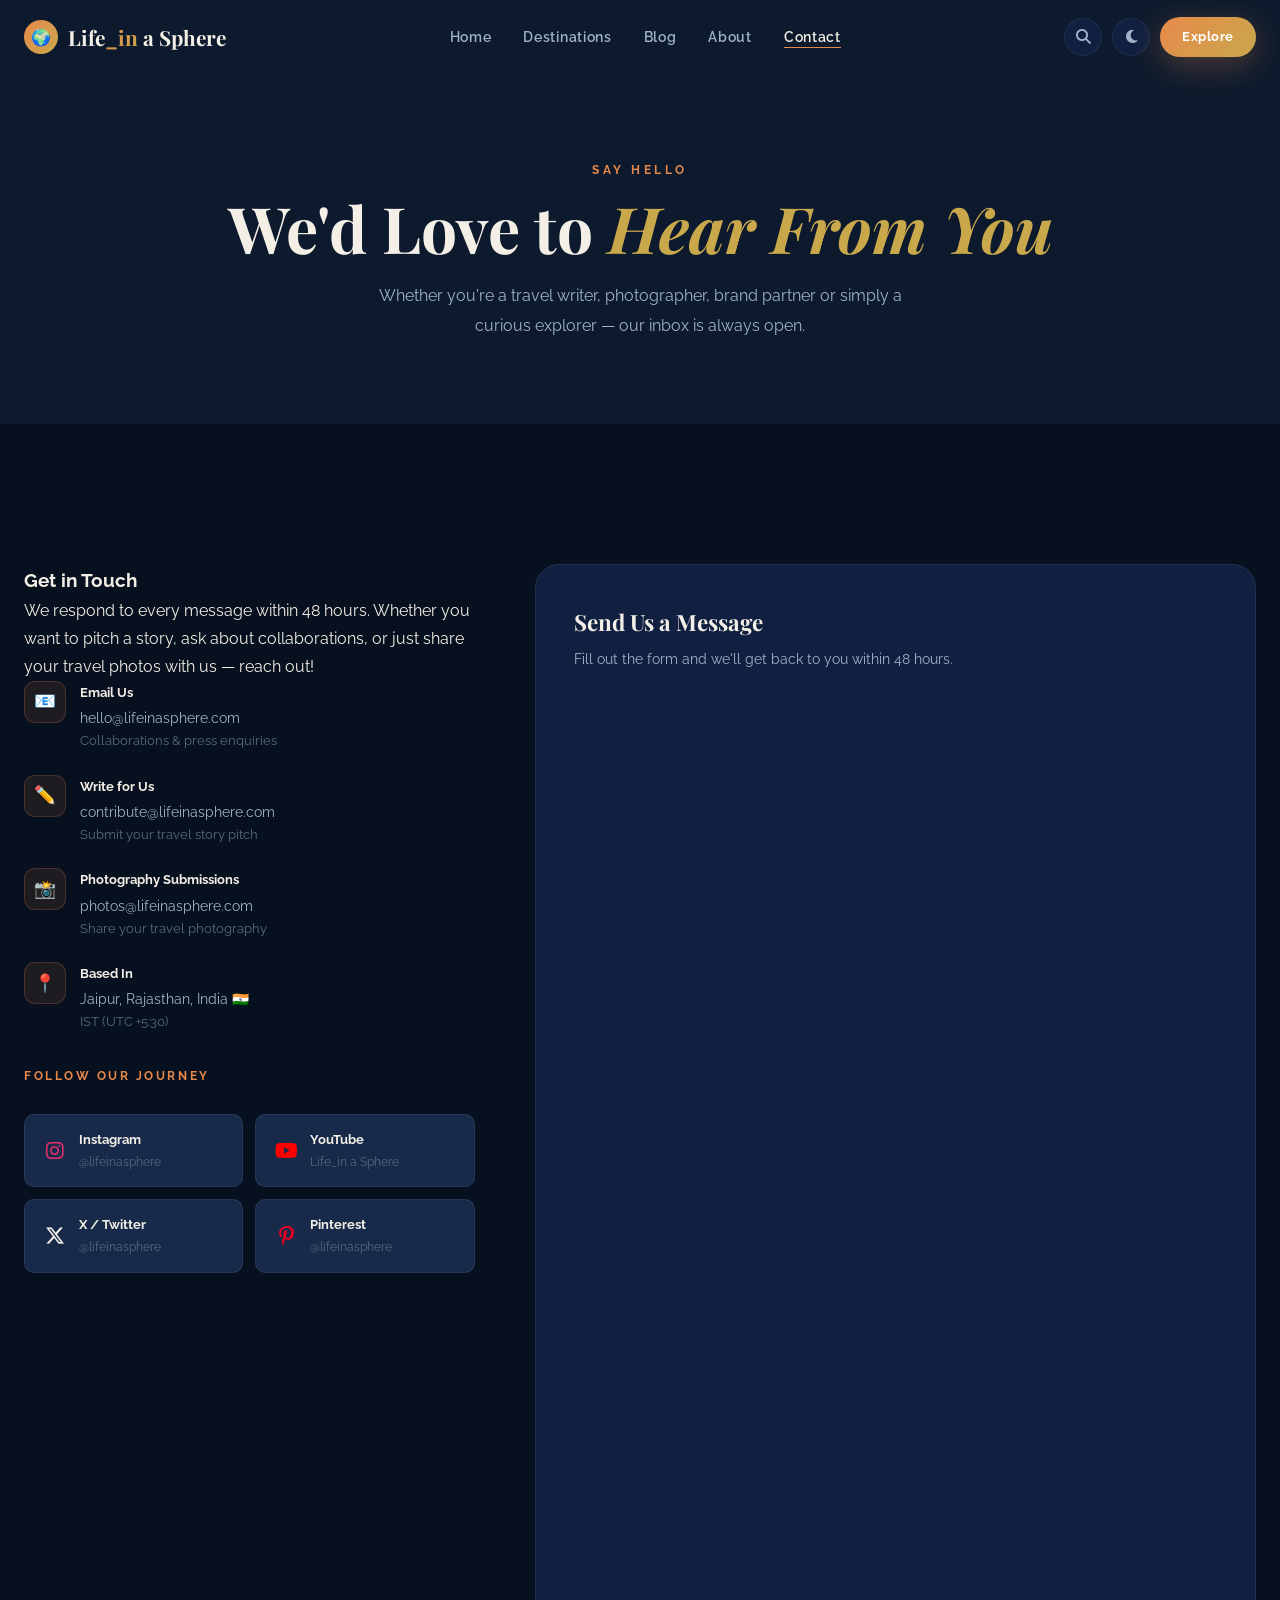
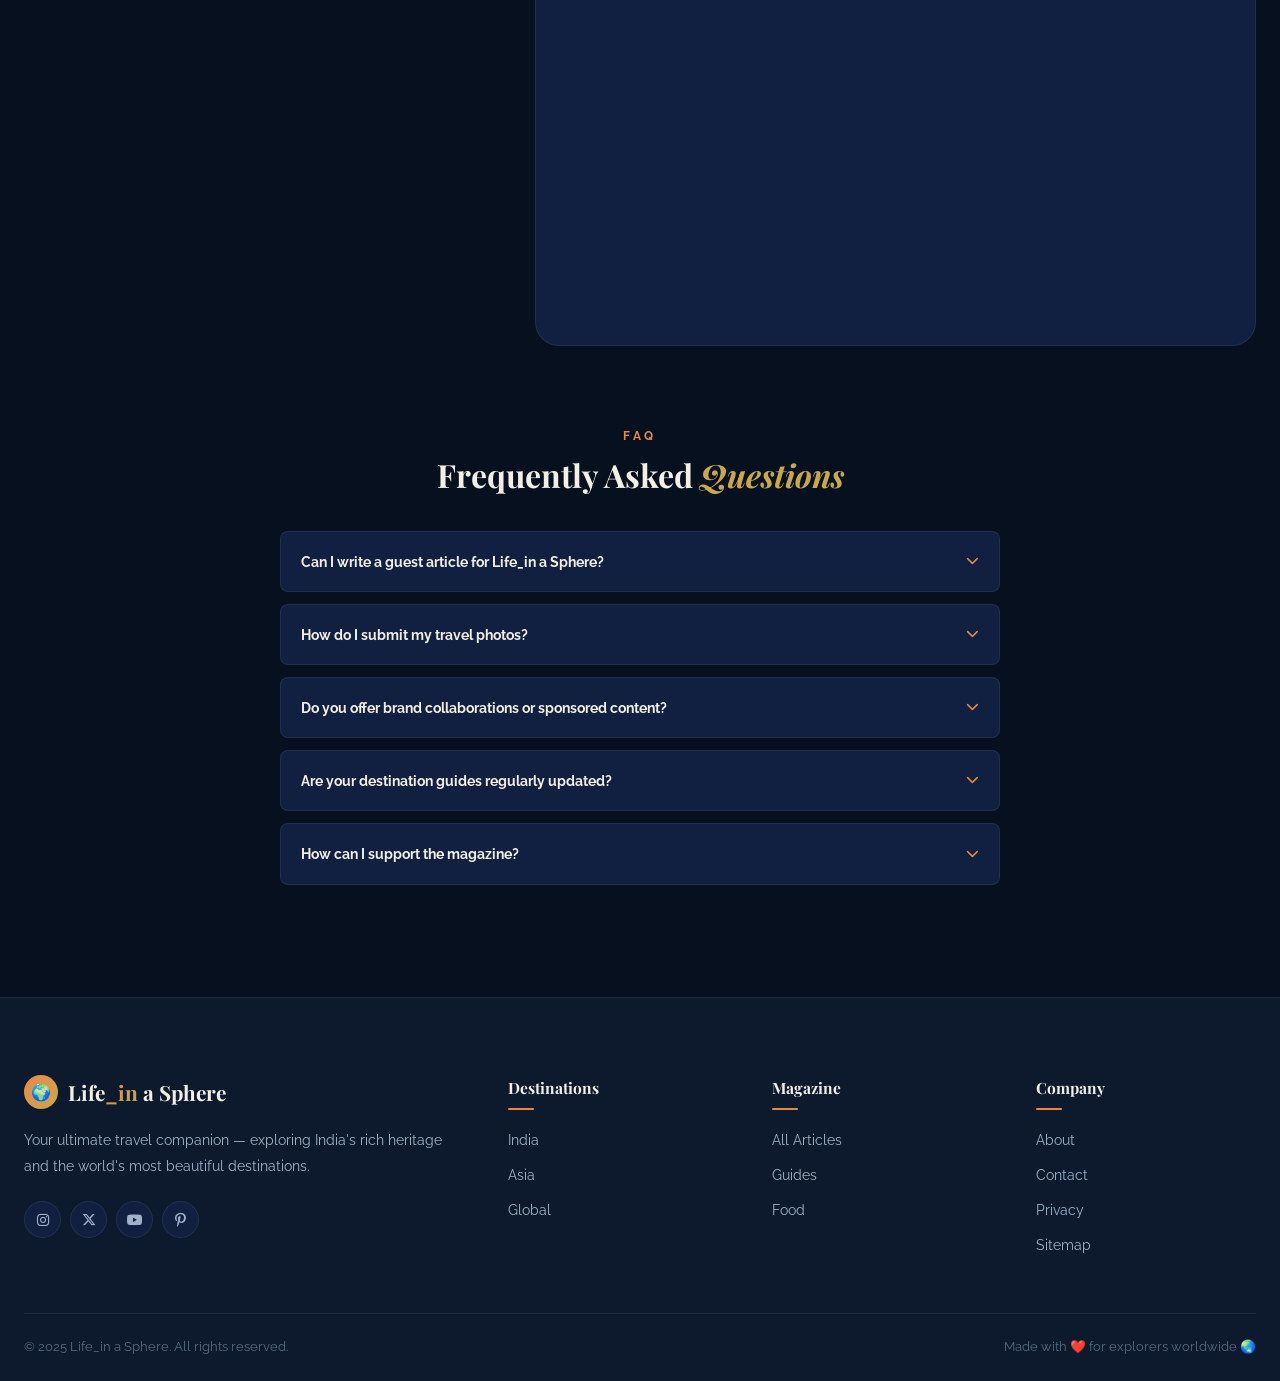
==== commit c8fcf731: "Embed Google Form for contact submissions" ====
--- a/contact.html
+++ b/contact.html
@@ -45,6 +45,9 @@
       padding:0 20px; font-size:0.86rem; color:var(--text-secondary); line-height:1.78;
     }
     .faq-item.open .faq-a { max-height:200px; padding:0 20px 18px; }
+    /* Google Form Embed Styles */
+    .google-form-container { border-radius:var(--radius-sm); overflow:hidden; background:var(--bg-card); }
+    .google-form-container iframe { border:none; }
   </style>
 </head>
 <body>
@@ -167,51 +170,9 @@
           <h3 style="font-family:var(--font-display);font-size:1.4rem;font-weight:700;color:var(--text-primary);margin-bottom:6px;">Send Us a Message</h3>
           <p style="font-size:0.85rem;color:var(--text-secondary);margin-bottom:26px;">Fill out the form and we'll get back to you within 48 hours.</p>
 
-          <div class="success-msg" id="successMsg">
-            <i class="fas fa-check-circle"></i> Thank you! Your message has been sent. We'll be in touch soon. ✈️
-          </div>
-
-          <form id="contactForm" onsubmit="handleContactForm(event)">
-            <div class="form-row">
-              <div class="form-group">
-                <label>First Name *</label>
-                <input class="form-ctrl" type="text" placeholder="Aryan" required />
-              </div>
-              <div class="form-group">
-                <label>Last Name *</label>
-                <input class="form-ctrl" type="text" placeholder="Mehta" required />
-              </div>
-            </div>
-            <div class="form-group">
-              <label>Email Address *</label>
-              <input class="form-ctrl" type="email" placeholder="hello@example.com" required />
-            </div>
-            <div class="form-group">
-              <label>Subject *</label>
-              <select class="form-ctrl" required>
-                <option value="">Select a topic…</option>
-                <option>Story Pitch / Write for Us</option>
-                <option>Photography Submission</option>
-                <option>Brand Collaboration</option>
-                <option>General Enquiry</option>
-                <option>Press / Media</option>
-                <option>Website Feedback</option>
-              </select>
-            </div>
-            <div class="form-group">
-              <label>Message *</label>
-              <textarea class="form-ctrl" placeholder="Tell us about yourself and what you'd like to discuss…" required></textarea>
-            </div>
-            <div class="form-group" style="display:flex;align-items:center;gap:10px;">
-              <input type="checkbox" id="newsletter-opt" style="accent-color:var(--amber);width:15px;height:15px;" />
-              <label for="newsletter-opt" style="font-size:0.83rem;color:var(--text-secondary);font-weight:400;text-transform:none;letter-spacing:0;cursor:pointer;">
-                Subscribe to our weekly travel newsletter
-              </label>
-            </div>
-            <button type="submit" class="btn btn-primary" style="width:100%;justify-content:center;padding:15px;">
-              Send Message <i class="fas fa-paper-plane"></i>
-            </button>
-          </form>
+          <div class="google-form-container">
+            <iframe src="https://docs.google.com/forms/d/e/1FAIpQLSfFfMkos8NJD3E4X-GSlkH2CXNM7WqvfzZQxGguJuLFTKDRfw/viewform?embedded=true" width="100%" height="1200" frameborder="0" marginheight="0" marginwidth="0">Loading…</iframe>
+          </div>
         </div>
       </div>
 
@@ -228,31 +189,31 @@
         <div class="faq-q" onclick="toggleFaq(this)">
           Can I write a guest article for Life_in a Sphere? <i class="fas fa-chevron-down"></i>
         </div>
-        <div class="faq-a">Yes! We welcome passionate travel writers. Send us a brief pitch (2–3 paragraphs) about your article idea, your bio, and 2–3 sample links to your previous work at contribute@lifeinasphere.com. We'll respond within a week.</div>
+        <div class="faq-a">Yes! We welcome passionate travel writers. Send us a brief pitch (2–3 paragraphs) about your article idea, your bio, and 2–3 sample links to your previous work at contribute@lifeinasphere.com</div>
       </div>
       <div class="faq-item reveal delay-1">
         <div class="faq-q" onclick="toggleFaq(this)">
           How do I submit my travel photos? <i class="fas fa-chevron-down"></i>
         </div>
-        <div class="faq-a">We publish reader photography in our Visual Journal section. Email your best 5–10 shots (minimum 2000px wide, JPG/PNG) along with location details and a short caption to photos@lifeinasphere.com. We credit all published photographers.</div>
+        <div class="faq-a">We publish reader photography in our Visual Journal section. Email your best 5–10 shots (minimum 2000px wide, JPG/PNG) along with location details and a short caption to photos@lifeinasphere.com</div>
       </div>
       <div class="faq-item reveal delay-2">
         <div class="faq-q" onclick="toggleFaq(this)">
           Do you offer brand collaborations or sponsored content? <i class="fas fa-chevron-down"></i>
         </div>
-        <div class="faq-a">Yes, we work with travel brands, hotels, airlines and tourism boards whose values align with authentic, responsible travel. Reach out at hello@lifeinasphere.com with "Collaboration" in the subject line, and include details about your brand and campaign goals.</div>
+        <div class="faq-a">Yes, we work with travel brands, hotels, airlines and tourism boards whose values align with authentic, responsible travel. Reach out at hello@lifeinasphere.com with "Collaboration" in the subject line.</div>
       </div>
       <div class="faq-item reveal delay-3">
         <div class="faq-q" onclick="toggleFaq(this)">
           Are your destination guides regularly updated? <i class="fas fa-chevron-down"></i>
         </div>
-        <div class="faq-a">We update major destination guides seasonally, especially for information like visa requirements, best travel seasons and pricing. Each guide shows its last-updated date at the top, and our team revisits popular destinations every 12–18 months.</div>
+        <div class="faq-a">We update major destination guides seasonally, especially for information like visa requirements, best travel seasons and pricing. Each guide shows its last-updated date at the top.</div>
       </div>
       <div class="faq-item reveal">
         <div class="faq-q" onclick="toggleFaq(this)">
           How can I support the magazine? <i class="fas fa-chevron-down"></i>
         </div>
-        <div class="faq-a">The best support is sharing our articles! You can also subscribe to our newsletter, follow us on social media, and recommend us to fellow travellers. We're an independent magazine and reader support means everything to us.</div>
+        <div class="faq-a">The best support is sharing our articles! You can also subscribe to our newsletter, follow us on social media, and recommend us to fellow travellers. We're an independent magazine powered by our community.</div>
       </div>
 
     </div>
@@ -273,7 +234,7 @@
           <a href="#" class="soc-link"><i class="fab fa-pinterest-p"></i></a>
         </div>
       </div>
-      <div class="footer-col"><h4>Destinations</h4><nav class="footer-links"><a href="destinations.html?cat=india">India</a><a href="destinations.html?cat=asia">Asia</a><a href="destinations.html?cat=europe">Europe</a><a href="destinations.html?cat=beaches">Beaches</a></nav></div>
+      <div class="footer-col"><h4>Destinations</h4><nav class="footer-links"><a href="destinations.html?cat=india">India</a><a href="destinations.html?cat=asia">Asia</a><a href="destinations.html?cat=global">Global</a></nav></div>
       <div class="footer-col"><h4>Magazine</h4><nav class="footer-links"><a href="blog.html">All Articles</a><a href="blog.html?cat=guides">Guides</a><a href="blog.html?cat=food">Food</a></nav></div>
       <div class="footer-col"><h4>Company</h4><nav class="footer-links"><a href="about.html">About</a><a href="contact.html">Contact</a><a href="#">Privacy</a><a href="#">Sitemap</a></nav></div>
     </div>
@@ -287,12 +248,6 @@
 <button class="btt" id="btt"><i class="fas fa-chevron-up"></i></button>
 <script src="main.js"></script>
 <script>
-  function handleContactForm(e) {
-    e.preventDefault();
-    document.getElementById('successMsg').classList.add('show');
-    e.target.reset();
-    window.scrollTo({ top: document.getElementById('successMsg').offsetTop - 100, behavior: 'smooth' });
-  }
   function toggleFaq(el) {
     const item = el.closest('.faq-item');
     const isOpen = item.classList.contains('open');
